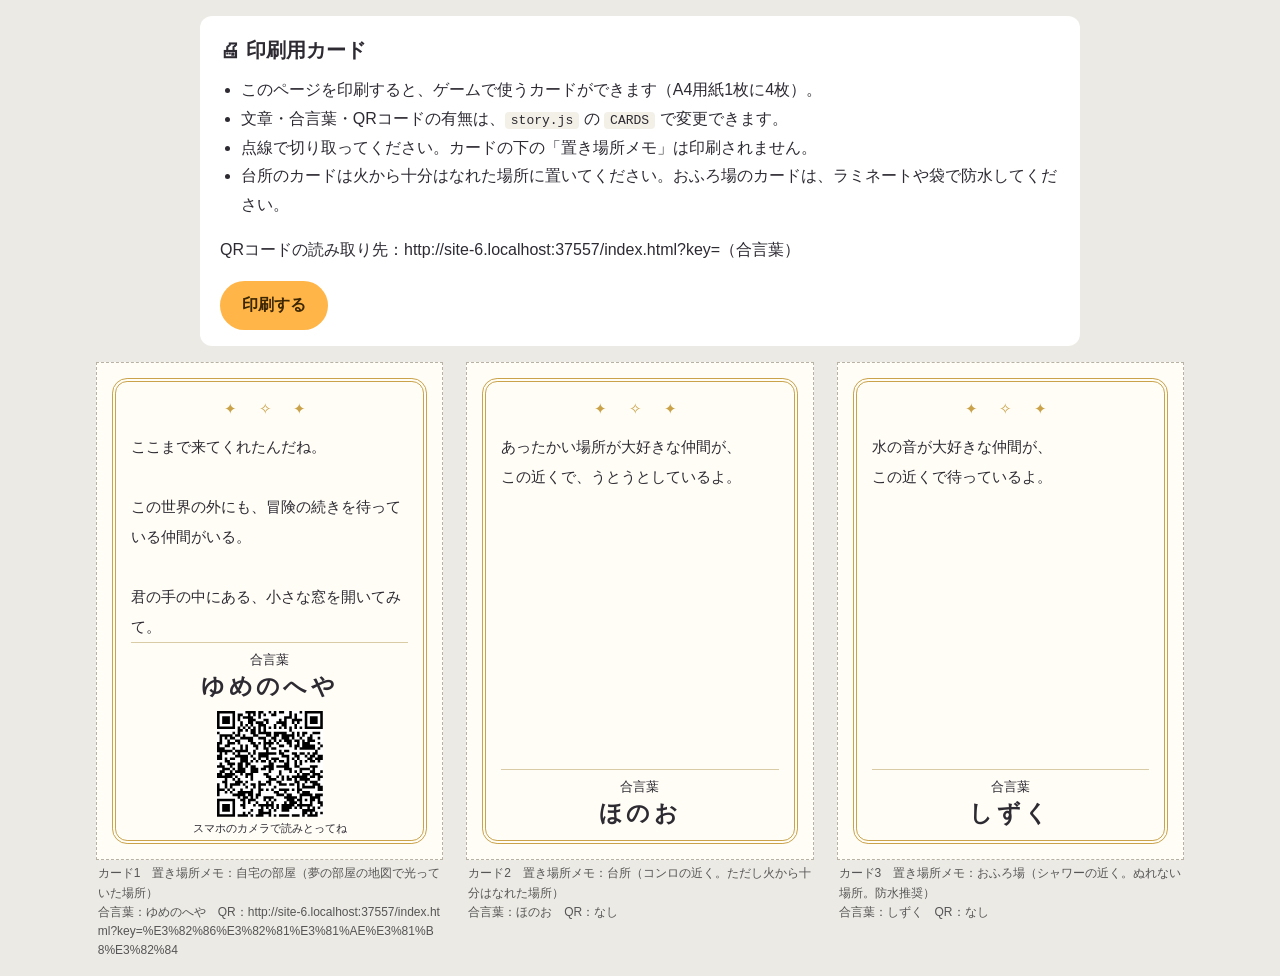
==== cards.html @ 9330b1bf "クリスマスゲームの試作版（第1部PC〜第2部iPhone）を追加 HTML・CSS・JavaScriptのみで、インストール不要の構成。 - タイトル、会話（PC向け）、メッセージ形式（iPhone向" ====
<!DOCTYPE html>
<html lang="ja">
<head>
  <meta charset="utf-8">
  <meta name="viewport" content="width=device-width, initial-scale=1">
  <meta name="robots" content="noindex, nofollow">
  <title>印刷用カード（イーブイと8つの夢の冒険）</title>
  <style>
    :root { --ink: #2d2a32; --gold: #c9a24a; --paper: #fffdf6; }
    * { box-sizing: border-box; }
    body {
      margin: 0;
      padding: 16px;
      background: #eceae4;
      color: var(--ink);
      font-family: "Hiragino Maru Gothic ProN", "Hiragino Sans", "BIZ UDPGothic", "Yu Gothic", "Meiryo", sans-serif;
    }
    .guide {
      max-width: 880px;
      margin: 0 auto 16px;
      padding: 16px 20px;
      border-radius: 12px;
      background: #fff;
      line-height: 1.8;
    }
    .guide h1 { margin: 0 0 8px; font-size: 20px; }
    .guide ul { margin: 6px 0; padding-left: 1.3em; }
    .guide .warn { color: #a1122b; font-weight: 700; }
    .guide code { background: #f3f0e8; padding: 1px 6px; border-radius: 4px; }
    .guide button {
      font: inherit;
      font-size: 16px;
      padding: 10px 22px;
      border: 0;
      border-radius: 999px;
      background: #ffb547;
      color: #3b2600;
      font-weight: 700;
      cursor: pointer;
    }
    .sheet { display: flex; flex-wrap: wrap; gap: 6mm; justify-content: center; }
    .card-wrap { width: 92mm; }
    .card {
      position: relative;
      width: 92mm;
      height: 132mm;
      padding: 10mm 9mm 8mm;
      background: var(--paper);
      border: 1px dashed #b8b2a6;
      display: flex;
      flex-direction: column;
      break-inside: avoid;
      page-break-inside: avoid;
    }
    .card::before {
      content: "";
      position: absolute;
      inset: 4mm;
      border: 1.2mm double var(--gold);
      border-radius: 4mm;
      pointer-events: none;
    }
    .stars { text-align: center; color: var(--gold); letter-spacing: .6em; font-size: 11pt; }
    .text { flex: 1; margin-top: 4mm; white-space: pre-wrap; font-size: 11.5pt; line-height: 1.95; }
    .kw { padding-top: 2.5mm; border-top: 1px solid #d8cba6; text-align: center; font-size: 9.5pt; }
    .kw b { display: block; margin-top: .5mm; font-size: 17pt; letter-spacing: .15em; }
    .qr { display: flex; flex-direction: column; align-items: center; gap: 1mm; margin-top: 2.5mm; font-size: 8.5pt; }
    .qr svg { display: block; width: 28mm; height: 28mm; }
    .memo { margin: 4px 2px 0; font-size: 12px; line-height: 1.6; color: #555; white-space: pre-wrap; word-break: break-all; }
    .error { max-width: 880px; margin: 0 auto; padding: 16px; background: #fff0f0; color: #a1122b; border-radius: 12px; }
    @page { size: A4 portrait; margin: 10mm; }
    @media print {
      body { padding: 0; background: none; }
      .guide, .memo { display: none !important; }
      .sheet { gap: 4mm; }
    }
  </style>
</head>
<body>
  <div class="guide" id="guide">
    <h1>🖨 印刷用カード</h1>
    <ul>
      <li>このページを印刷すると、ゲームで使うカードができます（A4用紙1枚に4枚）。</li>
      <li>文章・合言葉・QRコードの有無は、<code>story.js</code> の <code>CARDS</code> で変更できます。</li>
      <li>点線で切り取ってください。カードの下の「置き場所メモ」は印刷されません。</li>
      <li>台所のカードは火から十分はなれた場所に置いてください。おふろ場のカードは、ラミネートや袋で防水してください。</li>
    </ul>
    <p id="url-info"></p>
    <button type="button" onclick="window.print()">印刷する</button>
  </div>
  <div class="sheet" id="sheet"></div>

  <script>
    window.__loadErrors = [];
    window.addEventListener("error", function (e) {
      window.__loadErrors.push({ file: e.filename, line: e.lineno, message: e.message });
    });
  </script>
  <script src="story.js"></script>
  <script src="lib/qrcode.js"></script>
  <script>
    (() => {
      const get = (fn) => { try { return fn(); } catch (e) { return undefined; } };
      const settings = get(() => SETTINGS) || {};
      const cards = get(() => CARDS);
      const sheet = document.getElementById("sheet");
      const info = document.getElementById("url-info");

      if (!Array.isArray(cards)) {
        const box = document.createElement("div");
        box.className = "error";
        box.textContent = "story.js の CARDS を読み込めませんでした。story.js に書きまちがいがないか確認してください。";
        sheet.replaceWith(box);
        return;
      }

      // QRコードに入れるURL（公開URL + ?key=合言葉）
      let base = String(settings.siteUrl || "").trim();
      if (base) {
        base = base.replace(/[?#].*$/, "");
        if (/\.html?$/i.test(base)) base = base.replace(/[^/]*$/, "");
        if (!base.endsWith("/")) base += "/";
      } else if (/^https?:$/.test(location.protocol)) {
        base = location.href.replace(/[?#].*$/, "").replace(/[^/]*$/, "");
      }
      const urlFor = (keyword) => `${base}index.html?key=${encodeURIComponent(keyword)}`;

      if (base) {
        info.textContent = `QRコードの読み取り先：${base}index.html?key=（合言葉）`;
      } else {
        info.className = "warn";
        info.textContent = "⚠ 公開URLが未設定のため、QRコードは表示されません。story.js の SETTINGS.siteUrl に公開URLを書くか、公開したページでこのページを開いてください。";
      }

      const make = (tag, cls, text) => {
        const n = document.createElement(tag);
        if (cls) n.className = cls;
        if (text != null) n.textContent = text;
        return n;
      };

      cards.forEach((c, i) => {
        const wrap = make("div", "card-wrap");
        const card = make("div", "card");
        card.append(make("div", "stars", "✦ ✧ ✦"));
        card.append(make("div", "text", c.text || ""));
        if (c.keyword && c.showKeyword !== false) {
          const kw = make("div", "kw", "合言葉");
          kw.append(make("b", null, c.keyword));
          card.append(kw);
        }
        let qrNote = "なし";
        if (c.qr && c.keyword) {
          if (base && typeof qrcode === "function") {
            const url = urlFor(c.keyword);
            const qr = qrcode(0, "M");
            qr.addData(url);
            qr.make();
            const box = make("div", "qr");
            box.innerHTML = qr.createSvgTag({ cellSize: 4, margin: 0, scalable: true });
            box.append(make("span", null, "スマホのカメラで読みとってね"));
            card.append(box);
            qrNote = url;
          } else {
            qrNote = "（公開URLの設定後に表示）";
          }
        }
        wrap.append(card);
        wrap.append(make("p", "memo",
          `カード${i + 1}　置き場所メモ：${c.place || "未設定"}\n合言葉：${c.keyword || "なし"}　QR：${qrNote}`));
        sheet.append(wrap);
      });
    })();
  </script>
</body>
</html>
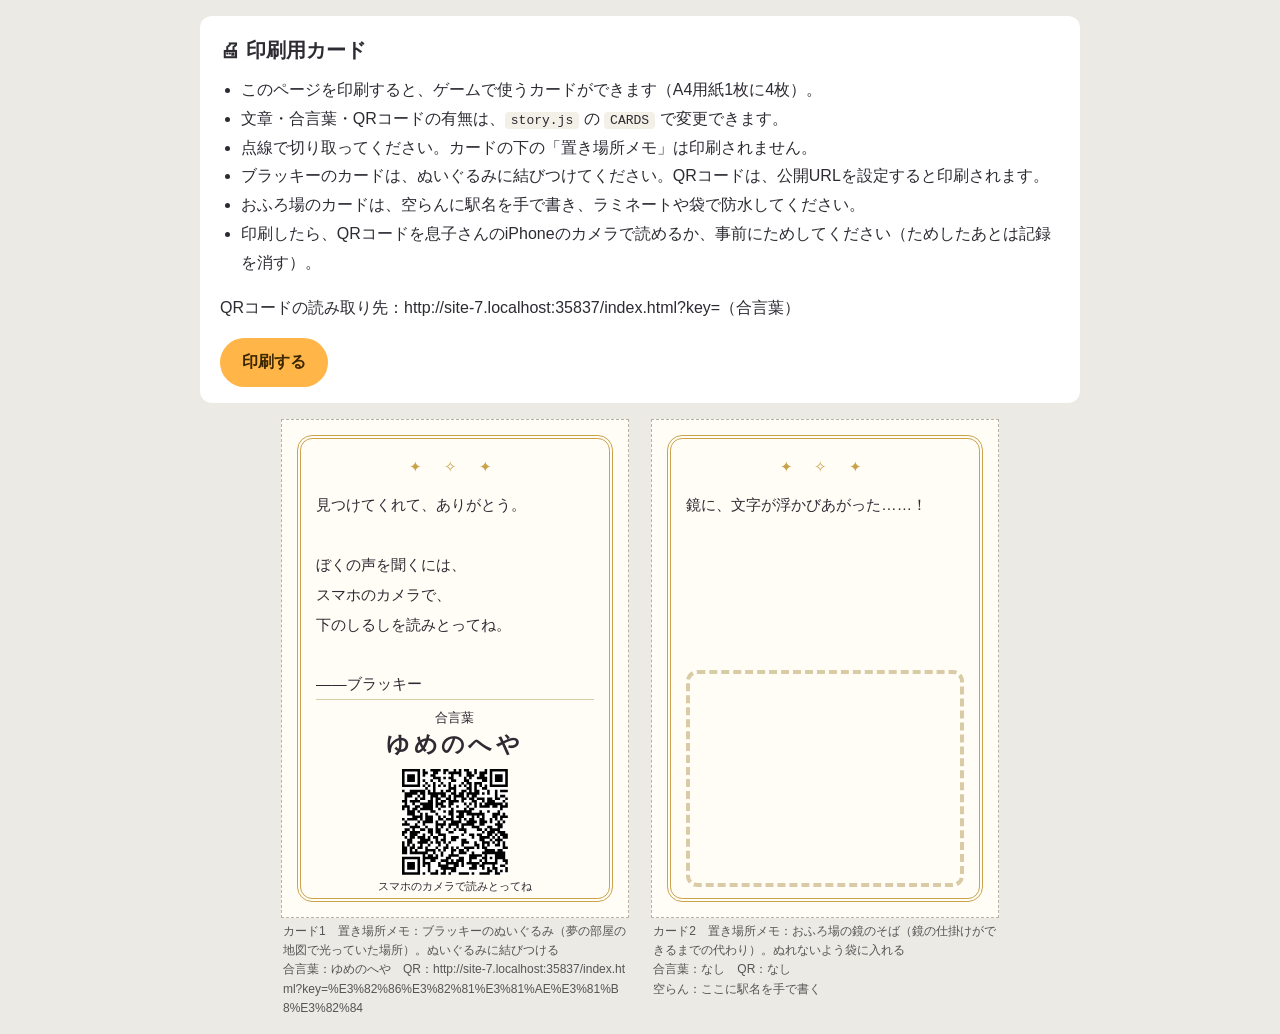
==== commit 1bb0fb87: "最初から最後まで遊べる最小構成版に作り直す（引き継ぎ書10/24版） - 8匹のイベントを、PC（グレイシア〜エーフィ）とiPhone（ブラッキー〜リーフィア）で通せるようにした - ブラッキーのぬい" ====
--- a/cards.html
+++ b/cards.html
@@ -4,7 +4,7 @@
   <meta charset="utf-8">
   <meta name="viewport" content="width=device-width, initial-scale=1">
   <meta name="robots" content="noindex, nofollow">
-  <title>印刷用カード（イーブイと8つの夢の冒険）</title>
+  <title>印刷用カード（イーブイと8つの夢）</title>
   <style>
     :root { --ink: #2d2a32; --gold: #c9a24a; --paper: #fffdf6; }
     * { box-sizing: border-box; }
@@ -66,6 +66,18 @@
     .kw b { display: block; margin-top: .5mm; font-size: 17pt; letter-spacing: .15em; }
     .qr { display: flex; flex-direction: column; align-items: center; gap: 1mm; margin-top: 2.5mm; font-size: 8.5pt; }
     .qr svg { display: block; width: 28mm; height: 28mm; }
+    .blank {
+      flex: 1.2;
+      margin-top: 3mm;
+      border: 1.2mm dashed #d8cba6;
+      border-radius: 3mm;
+      display: flex;
+      align-items: flex-end;
+      justify-content: center;
+      padding-bottom: 2mm;
+      font-size: 8pt;
+      color: #c9bfa8;
+    }
     .memo { margin: 4px 2px 0; font-size: 12px; line-height: 1.6; color: #555; white-space: pre-wrap; word-break: break-all; }
     .error { max-width: 880px; margin: 0 auto; padding: 16px; background: #fff0f0; color: #a1122b; border-radius: 12px; }
     @page { size: A4 portrait; margin: 10mm; }
@@ -83,7 +95,9 @@
       <li>このページを印刷すると、ゲームで使うカードができます（A4用紙1枚に4枚）。</li>
       <li>文章・合言葉・QRコードの有無は、<code>story.js</code> の <code>CARDS</code> で変更できます。</li>
       <li>点線で切り取ってください。カードの下の「置き場所メモ」は印刷されません。</li>
-      <li>台所のカードは火から十分はなれた場所に置いてください。おふろ場のカードは、ラミネートや袋で防水してください。</li>
+      <li>ブラッキーのカードは、ぬいぐるみに結びつけてください。QRコードは、公開URLを設定すると印刷されます。</li>
+      <li>おふろ場のカードは、空らんに駅名を手で書き、ラミネートや袋で防水してください。</li>
+      <li>印刷したら、QRコードを息子さんのiPhoneのカメラで読めるか、事前にためしてください（ためしたあとは記録を消す）。</li>
     </ul>
     <p id="url-info"></p>
     <button type="button" onclick="window.print()">印刷する</button>
@@ -149,6 +163,8 @@
           kw.append(make("b", null, c.keyword));
           card.append(kw);
         }
+        // 空らんは印刷では空のまま（説明は下の置き場所メモにだけ出す）
+        if (c.blank) card.append(make("div", "blank"));
         let qrNote = "なし";
         if (c.qr && c.keyword) {
           if (base && typeof qrcode === "function") {
@@ -167,7 +183,8 @@
         }
         wrap.append(card);
         wrap.append(make("p", "memo",
-          `カード${i + 1}　置き場所メモ：${c.place || "未設定"}\n合言葉：${c.keyword || "なし"}　QR：${qrNote}`));
+          `カード${i + 1}　置き場所メモ：${c.place || "未設定"}\n合言葉：${c.keyword || "なし"}　QR：${qrNote}` +
+          (c.blank ? `\n空らん：${c.blank}` : "")));
         sheet.append(wrap);
       });
     })();
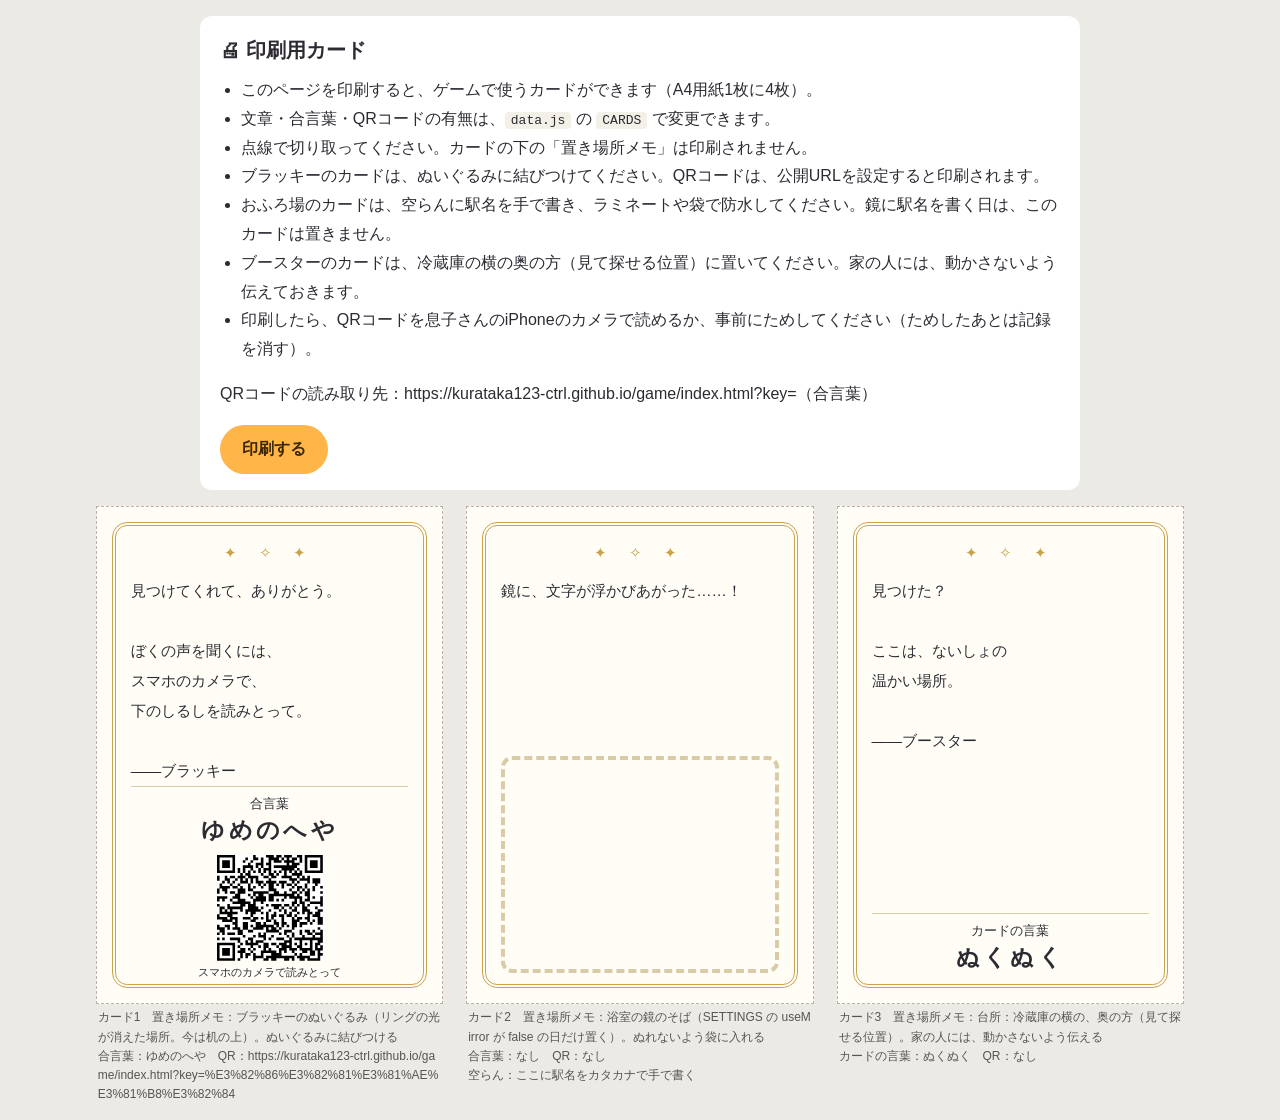
==== commit dbb26c28: "設計書（10/25版）の作る順番1・2を反映し、文章を data.js にまとめる - story.js を data.js に改名し、画面の文字も engine.js から移した（UI） - 場面を" ====
--- a/cards.html
+++ b/cards.html
@@ -93,10 +93,11 @@
     <h1>🖨 印刷用カード</h1>
     <ul>
       <li>このページを印刷すると、ゲームで使うカードができます（A4用紙1枚に4枚）。</li>
-      <li>文章・合言葉・QRコードの有無は、<code>story.js</code> の <code>CARDS</code> で変更できます。</li>
+      <li>文章・合言葉・QRコードの有無は、<code>data.js</code> の <code>CARDS</code> で変更できます。</li>
       <li>点線で切り取ってください。カードの下の「置き場所メモ」は印刷されません。</li>
       <li>ブラッキーのカードは、ぬいぐるみに結びつけてください。QRコードは、公開URLを設定すると印刷されます。</li>
-      <li>おふろ場のカードは、空らんに駅名を手で書き、ラミネートや袋で防水してください。</li>
+      <li>おふろ場のカードは、空らんに駅名を手で書き、ラミネートや袋で防水してください。鏡に駅名を書く日は、このカードは置きません。</li>
+      <li>ブースターのカードは、冷蔵庫の横の奥の方（見て探せる位置）に置いてください。家の人には、動かさないよう伝えておきます。</li>
       <li>印刷したら、QRコードを息子さんのiPhoneのカメラで読めるか、事前にためしてください（ためしたあとは記録を消す）。</li>
     </ul>
     <p id="url-info"></p>
@@ -110,20 +111,21 @@
       window.__loadErrors.push({ file: e.filename, line: e.lineno, message: e.message });
     });
   </script>
-  <script src="story.js"></script>
+  <script src="data.js"></script>
   <script src="lib/qrcode.js"></script>
   <script>
     (() => {
       const get = (fn) => { try { return fn(); } catch (e) { return undefined; } };
       const settings = get(() => SETTINGS) || {};
       const cards = get(() => CARDS);
+      const ui = get(() => UI) || {};
       const sheet = document.getElementById("sheet");
       const info = document.getElementById("url-info");
 
       if (!Array.isArray(cards)) {
         const box = document.createElement("div");
         box.className = "error";
-        box.textContent = "story.js の CARDS を読み込めませんでした。story.js に書きまちがいがないか確認してください。";
+        box.textContent = "data.js の CARDS を読み込めませんでした。data.js に書きまちがいがないか確認してください。";
         sheet.replaceWith(box);
         return;
       }
@@ -143,7 +145,7 @@
         info.textContent = `QRコードの読み取り先：${base}index.html?key=（合言葉）`;
       } else {
         info.className = "warn";
-        info.textContent = "⚠ 公開URLが未設定のため、QRコードは表示されません。story.js の SETTINGS.siteUrl に公開URLを書くか、公開したページでこのページを開いてください。";
+        info.textContent = "⚠ 公開URLが未設定のため、QRコードは表示されません。data.js の SETTINGS.siteUrl に公開URLを書くか、公開したページでこのページを開いてください。";
       }
 
       const make = (tag, cls, text) => {
@@ -158,8 +160,10 @@
         const card = make("div", "card");
         card.append(make("div", "stars", "✦ ✧ ✦"));
         card.append(make("div", "text", c.text || ""));
+        // label：合言葉の上の見出し（書かなければ data.js の UI.cardKeyword）
+        const label = c.label || ui.cardKeyword || "";
         if (c.keyword && c.showKeyword !== false) {
-          const kw = make("div", "kw", "合言葉");
+          const kw = make("div", "kw", label);
           kw.append(make("b", null, c.keyword));
           card.append(kw);
         }
@@ -174,7 +178,7 @@
             qr.make();
             const box = make("div", "qr");
             box.innerHTML = qr.createSvgTag({ cellSize: 4, margin: 0, scalable: true });
-            box.append(make("span", null, "スマホのカメラで読みとってね"));
+            box.append(make("span", null, ui.cardQr || ""));
             card.append(box);
             qrNote = url;
           } else {
@@ -183,7 +187,7 @@
         }
         wrap.append(card);
         wrap.append(make("p", "memo",
-          `カード${i + 1}　置き場所メモ：${c.place || "未設定"}\n合言葉：${c.keyword || "なし"}　QR：${qrNote}` +
+          `カード${i + 1}　置き場所メモ：${c.place || "未設定"}\n${label || "合言葉"}：${c.keyword || "なし"}　QR：${qrNote}` +
           (c.blank ? `\n空らん：${c.blank}` : "")));
         sheet.append(wrap);
       });
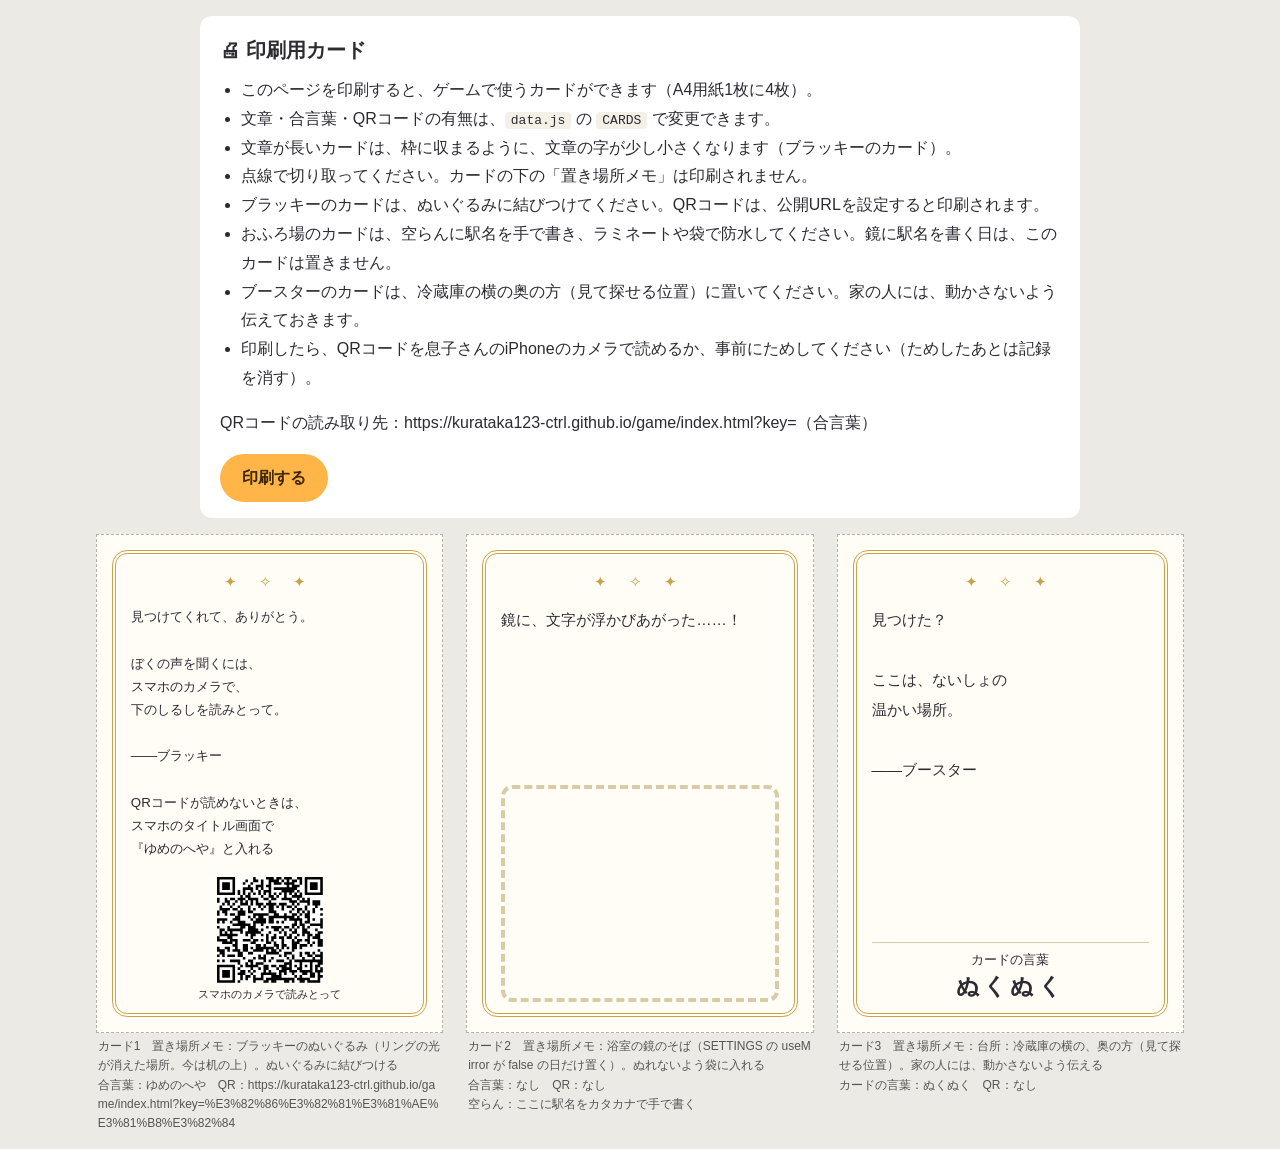
==== commit ada5d6b7: "設計書（10/30版）のカード・2-4・家具・2-7のiPhone側・BGMを反映する 設計書（10/30版）で変わった第5節（家具の表）、第6節（2-3のカード、2-4、 2-7のiPhone側）、" ====
--- a/cards.html
+++ b/cards.html
@@ -94,6 +94,7 @@
     <ul>
       <li>このページを印刷すると、ゲームで使うカードができます（A4用紙1枚に4枚）。</li>
       <li>文章・合言葉・QRコードの有無は、<code>data.js</code> の <code>CARDS</code> で変更できます。</li>
+      <li>文章が長いカードは、枠に収まるように、文章の字が少し小さくなります（ブラッキーのカード）。</li>
       <li>点線で切り取ってください。カードの下の「置き場所メモ」は印刷されません。</li>
       <li>ブラッキーのカードは、ぬいぐるみに結びつけてください。QRコードは、公開URLを設定すると印刷されます。</li>
       <li>おふろ場のカードは、空らんに駅名を手で書き、ラミネートや袋で防水してください。鏡に駅名を書く日は、このカードは置きません。</li>
@@ -191,6 +192,32 @@
           (c.blank ? `\n空らん：${c.blank}` : "")));
         sheet.append(wrap);
       });
+
+      // 文章が長いカードは、枠に収まるまで、文章の字を少しずつ小さくする（QRコードが枠からはみ出さないように）
+      const fit = () => {
+        for (const card of sheet.querySelectorAll(".card")) {
+          const text = card.querySelector(".text");
+          const last = card.lastElementChild;
+          text.style.fontSize = "";
+          text.style.lineHeight = "";
+          const over = () => {
+            const box = card.getBoundingClientRect();
+            const limit = box.bottom - parseFloat(getComputedStyle(card).paddingBottom);
+            return last.getBoundingClientRect().bottom > limit + 0.5;
+          };
+          let size = 11.5;   // 上の .text の大きさ（pt）と行の高さ
+          let line = 1.95;
+          while (over() && size > 8.5) {
+            size -= 0.25;
+            line = Math.max(1.6, line - 0.035);
+            text.style.fontSize = `${size}pt`;
+            text.style.lineHeight = String(line);
+          }
+        }
+      };
+      fit();
+      if (document.fonts && document.fonts.ready) document.fonts.ready.then(fit);
+      window.addEventListener("beforeprint", fit);
     })();
   </script>
 </body>
